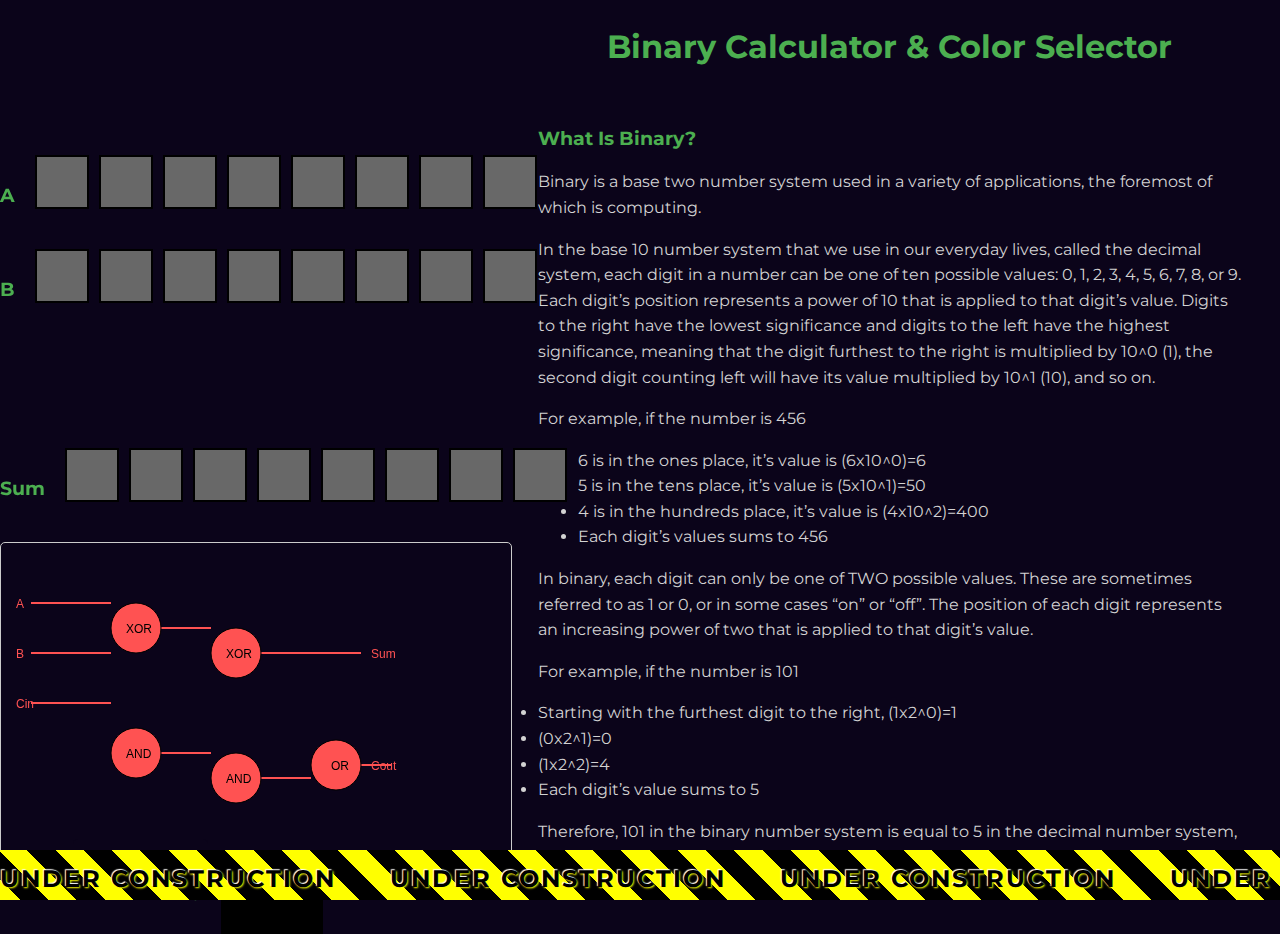
==== binary.html @ e35d0613 "improved single circuit" ====
<!DOCTYPE html>
<html lang="en">
<head>
    <meta charset="UTF-8">
    <meta name="viewport" content="width=device-width, initial-scale=1.0">
    <title>8-bit Binary Calculator</title>
    <link rel="preconnect" href="https://fonts.googleapis.com">
    <link rel="preconnect" href="https://fonts.gstatic.com" crossorigin>
    <link href="https://fonts.googleapis.com/css2?family=Montserrat:ital,wght@0,100..900;1,100..900&display=swap" rel="stylesheet">
    <link rel="stylesheet" href="css/binary.css">
    <link rel="stylesheet" href="construction.css">
    <link rel="stylesheet" href="flicker.css">
</head>
<body>
    <div class="page-container">
        <!-- Binary Calculator Section -->
        <div class="calculator-container">
            <div class="binary-calculator-container">
                <!-- Row A -->
                <div class="binary-row-container">
                    <h2>A</h2>
                    <div class="binary-row" id="row-a">
                        <div class="bit-container">
                            <div class="bit" id="a-bit-1"></div>
                            <div class="bit" id="a-bit-2"></div>
                            <div class="bit" id="a-bit-3"></div>
                            <div class="bit" id="a-bit-4"></div>
                            <div class="bit" id="a-bit-5"></div>
                            <div class="bit" id="a-bit-6"></div>
                            <div class="bit" id="a-bit-7"></div>
                            <div class="bit" id="a-bit-8"></div>
                        </div>
                    </div>
                </div>
    
                <!-- Row B -->
                <div class="binary-row-container">
                    <h2>B</h2>
                    <div class="binary-row" id="row-b">
                        <div class="bit-container">
                            <div class="bit" id="b-bit-1"></div>
                            <div class="bit" id="b-bit-2"></div>
                            <div class="bit" id="b-bit-3"></div>
                            <div class="bit" id="b-bit-4"></div>
                            <div class="bit" id="b-bit-5"></div>
                            <div class="bit" id="b-bit-6"></div>
                            <div class="bit" id="b-bit-7"></div>
                            <div class="bit" id="b-bit-8"></div>
                        </div>
                    </div>
                </div>
    
                <!-- Result Row (Sum) -->
                <div class="binary-row-container-3">
                    <h2>Sum</h2>
                    <div class="binary-row" id="row-result">
                        <div class="bit-container">
                            <div class="bit" id="sum-bit-1"></div>
                            <div class="bit" id="sum-bit-2"></div>
                            <div class="bit" id="sum-bit-3"></div>
                            <div class="bit" id="sum-bit-4"></div>
                            <div class="bit" id="sum-bit-5"></div>
                            <div class="bit" id="sum-bit-6"></div>
                            <div class="bit" id="sum-bit-7"></div>
                            <div class="bit" id="sum-bit-8"></div>
                        </div>
                    </div>
                </div>
                <div id="full-adder-container"></div>
    
                <!-- Decimal Output -->
                <div id="sum-decimal-output">
                    <span id="decimal-sum">0</span>
                    <div id="color-display" style="width: 100px; height: 50px; background-color: #000; border: 1px solid #000;"></div>
                </div>
    
                <!-- Color Display -->
                
            </div>
            <nav class="nav-wrapper">
                <ul class="nav-menu">
                    <li class="nav-item">
                        <a href="index.html">Back to Home</a>
                    </li>
                </ul>
            </nav>
        </div>
    
        <!-- Documentation Section -->
        <div class="documentation-container">
            <h1>Binary Calculator & Color Selector</h1>
            <h2>What Is Binary?</h2> 
                <p>Binary is a base two number system used in a variety of applications, the foremost of which is computing.</p> 
                
                <p>In the base 10 number system that we use in our everyday lives, called the decimal system, each digit in a number can be one of ten possible values: 0, 1, 2, 3, 4, 5, 6, 7, 8,  or 9. Each digit’s position represents a power of 10 that is applied to that digit’s value. Digits to the right have the lowest significance and digits to the left have the highest significance, meaning that the digit furthest to the right is multiplied by 10^0 (1), the second digit counting left will have its value multiplied by 10^1 (10), and so on.</p> 
                
                <p>For example, if the number is 456</p>
                
                <ul>
                    <li>6 is in the ones place, it’s value is (6x10^0)=6</li>
                    <li>5 is in the tens place, it’s value is (5x10^1)=50</li>
                    <li>4 is in the hundreds place, it’s value is (4x10^2)=400</li>
                    <li>Each digit’s values sums to 456</li>
                </ul>
                
                <p>In binary, each digit can only be one of TWO possible values. These are sometimes referred to as 1 or 0, or in some cases “on” or “off”. The position of each digit represents an increasing power of two that is applied to that digit’s value.</p> 
                
                <p>For example, if the number is 101</p>

                <ul></ul>
                    <li>Starting with the furthest digit to the right, (1x2^0)=1</li>
                    <li>(0x2^1)=0</li>
                    <li>(1x2^2)=4</li>
                    <li>Each digit’s value sums to 5</li>
                </ul>
                
                <p>Therefore, 101 in the binary number system is equal to 5 in the decimal number system, or five.</p>
            <p>More content here...</p>
            <p>More</p>
            <p>Also More</p>
            <p>Even More</p>
            <p>When will it end</p>
            <p>I need to scroll down</p>
            <p>Can I please scroll more</p>
            <p>I need to test the scrolling</p>
            <p>please just a crumb</p>
            <p>please let me scroll</p>
            <!-- Add more documentation content as needed -->
        </div>
        <div class="ticker-container">
            <div class="ticker caution-tape">
              <span>Under Construction</span> &nbsp;&nbsp;&nbsp;&nbsp; 
              <span>Under Construction</span> &nbsp;&nbsp;&nbsp;&nbsp; 
              <span>Under Construction</span> &nbsp;&nbsp;&nbsp;&nbsp; 
              <span>Under Construction</span>
            </div>
        </div>
    </div>
    
    
    <script src="binary.js"></script>
    <script src="binary2.js"></script>
    <script src="flicker.js"></script>
</body>
</html>
---- css/binary.css ----
body {
    font-family: 'Montserrat', sans-serif;
    line-height: 1.6;
    margin: 0;
    padding: 0;
    background-color: #0b041a;
    color: #333;
}

header {
    background-color: #d3d3d3;
    color: #fff;
    text-align: center;
    padding: 1rem;
}

.nav-wrapper {
    margin-top: 20px;
    margin-left: 33px;
    position: absolute;
    bottom: 33px;
}

.nav-menu {
    list-style: none;
}

.nav-item a {
    color: #a4c8e1;
    text-decoration: none;
    padding: 10px;
    display: block;
    background-color: #0b041a;
    border-radius: 5px;
    transition: background-color 0.3s;
}

.nav-item a:hover {
    background-color: #1e0b3d;
}

main {
    padding: 2rem;
}

section {
    margin-bottom: 2rem;
}

footer {
    background-color: #d3d3d3;
    color: #d3d3d3;
    text-align: center;
    padding: 1rem;
    position: fixed;
    bottom: 0;
    width: 100%;
}

.calculator-container {
    width: 40%; /* Take 40% of the page width */
    position: relative; /* Position relative for sticky effect */
    margin-top: 55px;
}

h1 {
    margin-bottom: 50px;
    color: #4CAF50;
    display: flex;
    justify-content: center;
}

.binary-row {
    margin-bottom: 20px;
    display: flex;
    align-items: center;
    justify-content: center;
}

.binary-row-3 {
    margin-bottom: 20px;
    display: flex;
    align-items: center;
    justify-content: center;
    margin-right: 15px;
    margin-top: 111px;
}

h2 {
    margin-bottom: 10px;
    font-size: 1.2em;
    color: #4CAF50;
}

.bit-container {
    display: flex;
    justify-content: center;
    gap: 10px;
}

.bit {
    width: 50px;
    height: 50px;
    background-color: #686868;
    border: 2px solid #000000;
    cursor: pointer;
    transition: background-color 0.7s;
}

.binary-row h2 {
    margin-right: 20px;
}

.binary-row-3 h2 {
    margin-right: 10px;
}

.bit.active {
    background-color: #4CAF50;
    border-color: #000000;
}

#sum-decimal-output {
    margin-top: 10px;
    font-weight: bold;
    color: #4CAF50;
    display: flex;
    justify-content: center;
}

#color-display {
    display: flex;
    justify-content: center;
}

.binary-calculator-container {
    position: sticky;
    top: 20px;
    margin-top: 100px;
}

.binary-row-container {
    display: flex;
    align-items: center;
    margin-bottom: 20px;
    margin-right: 120px;
}

/* Ensure all labels have the same fixed width to prevent misalignment */
.binary-row-container h2 {
    margin-right: 20px; /* Space between the label and the bit row */
    width: 120px; /* Fixed width for all labels */
    text-align: right; /* Align text to the right */
}

/* Each row should have the label aligned left and the bits aligned center */
.binary-row-container-3 {
    display: flex;
    align-items: center;
    margin-bottom: 20px;
    margin-right: 120px;
    margin-top: 125px;
}

/* Ensure all labels have the same fixed width to prevent misalignment */
.binary-row-container-3 h2 {
    margin-right: 20px; /* Space between the label and the bit row */
    width: 120px; /* Fixed width for all labels */
    text-align: right; /* Align text to the right */
}

.shout {
    margin-left: 30px;
    margin-top: 33px;
}

p {
    color: #d3d3d3;
}

li {
    color: #d3d3d3;
}

.page-container {
    display: flex;
    flex-wrap: wrap;
    width: 100%;
    margin: 0 auto;
    justify-content: space-between; /* Space between the two sections */
}

.documentation-container {
    width: 55%; /* Take 55% of the page width */
    padding-left: 20px;
    margin-right: 3%;
    max-height: 100vh;
    overflow-y: auto;
}

#decimal-sum {
    margin-right: 20px;
}

.full-adder {
    margin-top: 20px;
    border: 1px solid #ccc;
    padding: 10px;
    border-radius: 5px;
}
---- construction.css ----
.ticker-container {
    position: fixed;
    bottom: 0;
    width: 100%;
    height: 50px;
    overflow: hidden;
    z-index: 9999;
  }

  .ticker {
    display: inline-block;
    white-space: nowrap;
    animation: scroll 14s linear infinite, blink 2.5s ease-in-out infinite;
    font-size: 24px;
    font-weight: bold;
    text-transform: uppercase;
  }

  /* Keyframe animation to scroll the ticker */
  @keyframes scroll {
    0% {
      transform: translateX(150%);
    }
    100% {
      transform: translateX(-100%);
    }
  }

  @keyframes blink {
    0%, 100% { opacity: 1; }
    50% { opacity: 0; }
  }

  .caution-tape {
    background: repeating-linear-gradient(
      45deg,
      yellow,
      yellow 20px,
      black 20px,
      black 40px
    );
    padding: 10px 0;
    color: rgb(0, 0, 0);
    letter-spacing: 2px;
    background-size: 100% 100%;
  }

  /* Text shadow for better readability on both yellow and black */
  .caution-tape span {
    text-shadow: 
      -1px -1px 1px rgb(255, 255, 255),   /* Shadow to create contrast on yellow */
      1px 1px 2px yellow;    /* Glow effect to stand out on black */
  }
---- flicker.css ----
@keyframes flicker-in {
    0% { opacity: 1; }
    20% { opacity: 0; }
    21% { opacity: 1; }
    23% { opacity: 0; }
    25% { opacity: 1; }
    30% { opacity: 0; }
    50% { opacity: 1; }
    52% { opacity: 0; }
    54% { opacity: 1; }
    56% { opacity: 0; }
    58% { opacity: 1; }
    80% { opacity: 1; }
    100% { opacity: 1; }
}

@keyframes flicker-out {
    0% { opacity: 1; }
    20% { opacity: 0; }
    21% { opacity: 1; }
    23% { opacity: 0; }
    25% { opacity: 1; }
    30% { opacity: 0; }
    50% { opacity: 1; }
    52% { opacity: 0; }
    54% { opacity: 1; }
    56% { opacity: 0; }
    58% { opacity: 1; }
    80% { opacity: 1; }
    100% { opacity: 0; }
}

.page-transition-out {
    animation: flicker-out 1s forwards;
}

.page-transition-in {
    animation: flicker-in 1s forwards;
}

/* This will hide the page content at first to trigger the flicker-in effect */
body.hidden {
    opacity: 0;
}

/* Ensure the body takes up the full viewport height */
body {
    min-height: 100vh;
    margin: 0;
    padding: 0;
}
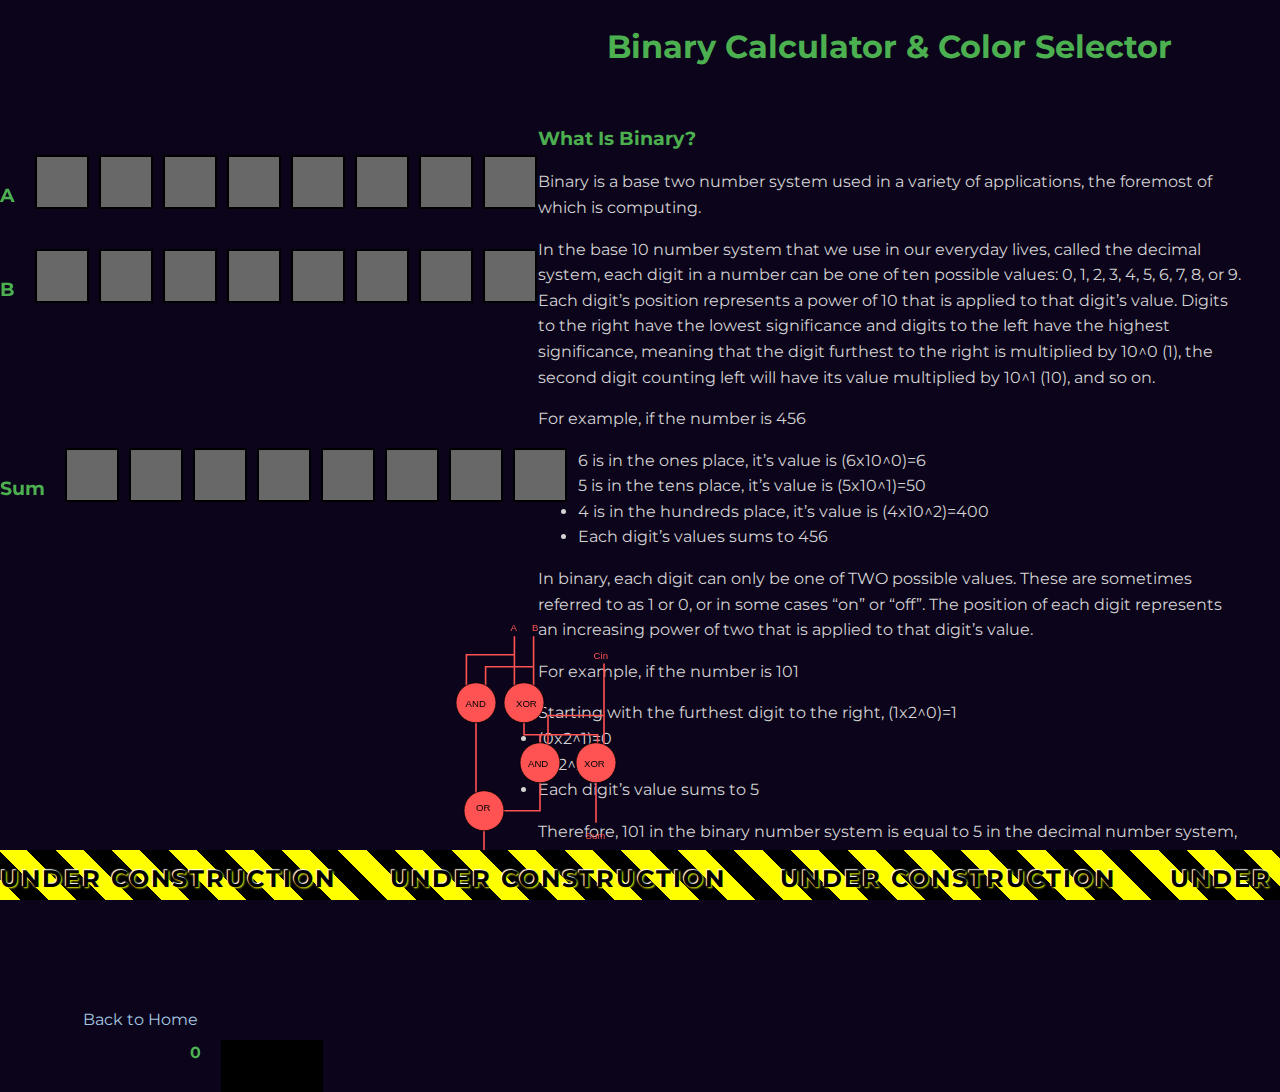
==== commit da97967a: "changing layout" ====
--- a/binary.html
+++ b/binary.html
@@ -66,7 +66,33 @@
                         </div>
                     </div>
                 </div>
-                <div id="full-adder-container"></div>
+                <div class="bit-circuit-container">
+                    <div class="bit-circuit" id="bit-circuit-1">
+                        <!-- Your first SVG circuit here -->
+                    </div>
+                    <div class="bit-circuit" id="bit-circuit-2">
+                        <!-- Your second SVG circuit here -->
+                    </div>
+                    <div class="bit-circuit" id="bit-circuit-3">
+                        <!-- Your third SVG circuit here -->
+                    </div>
+                    <div class="bit-circuit" id="bit-circuit-4">
+                        <!-- Your fourth SVG circuit here -->
+                    </div>
+                    <div class="bit-circuit" id="bit-circuit-5">
+                        <!-- Your fifth SVG circuit here -->
+                    </div>
+                    <div class="bit-circuit" id="bit-circuit-6">
+                        <!-- Your sixth SVG circuit here -->
+                    </div>
+                    <div class="bit-circuit" id="bit-circuit-7">
+                        <!-- Your seventh SVG circuit here -->
+                    </div>
+                    <div class="bit-circuit" id="bit-circuit-8">
+                        <!-- Your eighth SVG circuit here -->
+                    </div>
+                </div>
+                
     
                 <!-- Decimal Output -->
                 <div id="sum-decimal-output">
--- a/css/binary.css
+++ b/css/binary.css
@@ -204,7 +204,21 @@
 
 .full-adder {
     margin-top: 20px;
-    border: 1px solid #ccc;
+    margin-bottom: 20px;
     padding: 10px;
     border-radius: 5px;
-}+}
+
+.bit-circuit-container {
+    display: flex; /* Aligns the bit circuits horizontally */
+    justify-content: space-between; /* Space them out evenly */
+    padding: 10px;
+    gap: 10px; /* Space between each circuit */
+}
+
+.bit-circuit {
+    flex: 1; /* Allows each circuit to scale according to available space */
+    transform: scale(0.8); /* Shrinks the circuit to 80% of its original size */
+    /* Adjust size as needed */
+    max-width: 100px; /* Optional: limit the width */
+}
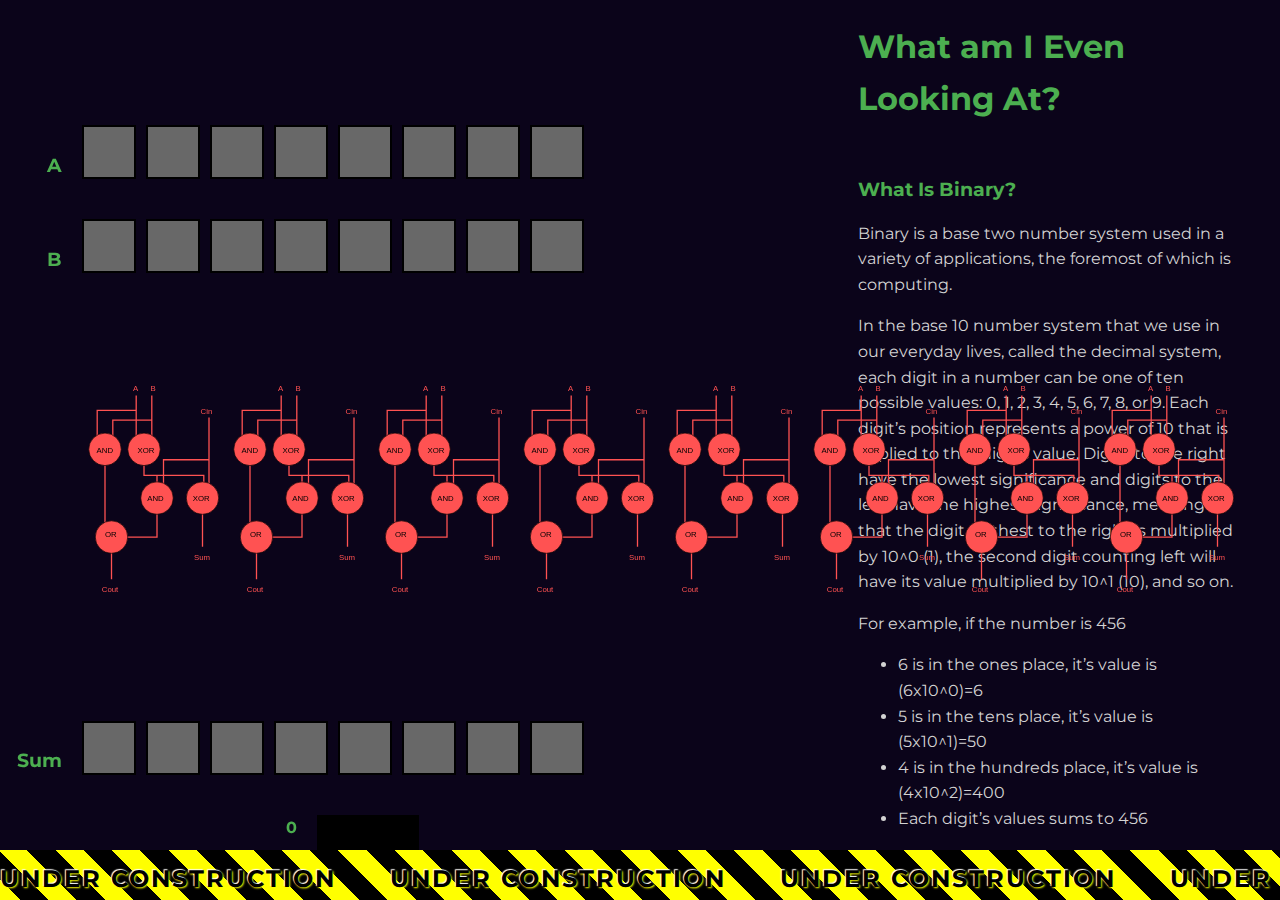
==== commit 53be997d: "tuning spacing" ====
--- a/binary.html
+++ b/binary.html
@@ -50,22 +50,7 @@
                     </div>
                 </div>
     
-                <!-- Result Row (Sum) -->
-                <div class="binary-row-container-3">
-                    <h2>Sum</h2>
-                    <div class="binary-row" id="row-result">
-                        <div class="bit-container">
-                            <div class="bit" id="sum-bit-1"></div>
-                            <div class="bit" id="sum-bit-2"></div>
-                            <div class="bit" id="sum-bit-3"></div>
-                            <div class="bit" id="sum-bit-4"></div>
-                            <div class="bit" id="sum-bit-5"></div>
-                            <div class="bit" id="sum-bit-6"></div>
-                            <div class="bit" id="sum-bit-7"></div>
-                            <div class="bit" id="sum-bit-8"></div>
-                        </div>
-                    </div>
-                </div>
+
                 <div class="bit-circuit-container">
                     <div class="bit-circuit" id="bit-circuit-1">
                         <!-- Your first SVG circuit here -->
@@ -93,6 +78,22 @@
                     </div>
                 </div>
                 
+                <!-- Result Row (Sum) -->
+                <div class="binary-row-container-3">
+                    <h2>Sum</h2>
+                    <div class="binary-row" id="row-result">
+                        <div class="bit-container">
+                            <div class="bit" id="sum-bit-1"></div>
+                            <div class="bit" id="sum-bit-2"></div>
+                            <div class="bit" id="sum-bit-3"></div>
+                            <div class="bit" id="sum-bit-4"></div>
+                            <div class="bit" id="sum-bit-5"></div>
+                            <div class="bit" id="sum-bit-6"></div>
+                            <div class="bit" id="sum-bit-7"></div>
+                            <div class="bit" id="sum-bit-8"></div>
+                        </div>
+                    </div>
+                </div>
     
                 <!-- Decimal Output -->
                 <div id="sum-decimal-output">
@@ -103,18 +104,11 @@
                 <!-- Color Display -->
                 
             </div>
-            <nav class="nav-wrapper">
-                <ul class="nav-menu">
-                    <li class="nav-item">
-                        <a href="index.html">Back to Home</a>
-                    </li>
-                </ul>
-            </nav>
         </div>
     
         <!-- Documentation Section -->
         <div class="documentation-container">
-            <h1>Binary Calculator & Color Selector</h1>
+            <h1>What am I Even Looking At?</h1>
             <h2>What Is Binary?</h2> 
                 <p>Binary is a base two number system used in a variety of applications, the foremost of which is computing.</p> 
                 
@@ -151,6 +145,13 @@
             <p>I need to test the scrolling</p>
             <p>please just a crumb</p>
             <p>please let me scroll</p>
+            <nav class="nav-wrapper">
+                <ul class="nav-menu">
+                    <li class="nav-item">
+                        <a href="index.html">Back to Home</a>
+                    </li>
+                </ul>
+            </nav>
             <!-- Add more documentation content as needed -->
         </div>
         <div class="ticker-container">
--- a/css/binary.css
+++ b/css/binary.css
@@ -17,8 +17,6 @@
 .nav-wrapper {
     margin-top: 20px;
     margin-left: 33px;
-    position: absolute;
-    bottom: 33px;
 }
 
 .nav-menu {
@@ -58,9 +56,9 @@
 }
 
 .calculator-container {
-    width: 40%; /* Take 40% of the page width */
+    width: 55%; /* Take 40% of the page width */
     position: relative; /* Position relative for sticky effect */
-    margin-top: 55px;
+    margin-top: 25px;
 }
 
 h1 {
@@ -159,7 +157,6 @@
     align-items: center;
     margin-bottom: 20px;
     margin-right: 120px;
-    margin-top: 125px;
 }
 
 /* Ensure all labels have the same fixed width to prevent misalignment */
@@ -191,7 +188,7 @@
 }
 
 .documentation-container {
-    width: 55%; /* Take 55% of the page width */
+    width: 30%; /* Take 55% of the page width */
     padding-left: 20px;
     margin-right: 3%;
     max-height: 100vh;
@@ -202,23 +199,15 @@
     margin-right: 20px;
 }
 
-.full-adder {
-    margin-top: 20px;
-    margin-bottom: 20px;
-    padding: 10px;
-    border-radius: 5px;
-}
-
 .bit-circuit-container {
     display: flex; /* Aligns the bit circuits horizontally */
     justify-content: space-between; /* Space them out evenly */
-    padding: 10px;
-    gap: 10px; /* Space between each circuit */
+    gap: 65px; /* Space between each circuit */
 }
 
 .bit-circuit {
     flex: 1; /* Allows each circuit to scale according to available space */
-    transform: scale(0.8); /* Shrinks the circuit to 80% of its original size */
+    transform: scale(0.65); /* Shrinks the circuit to 80% of its original size */
     /* Adjust size as needed */
-    max-width: 100px; /* Optional: limit the width */
-}
+    max-width: 80px; /* Optional: limit the width */
+}
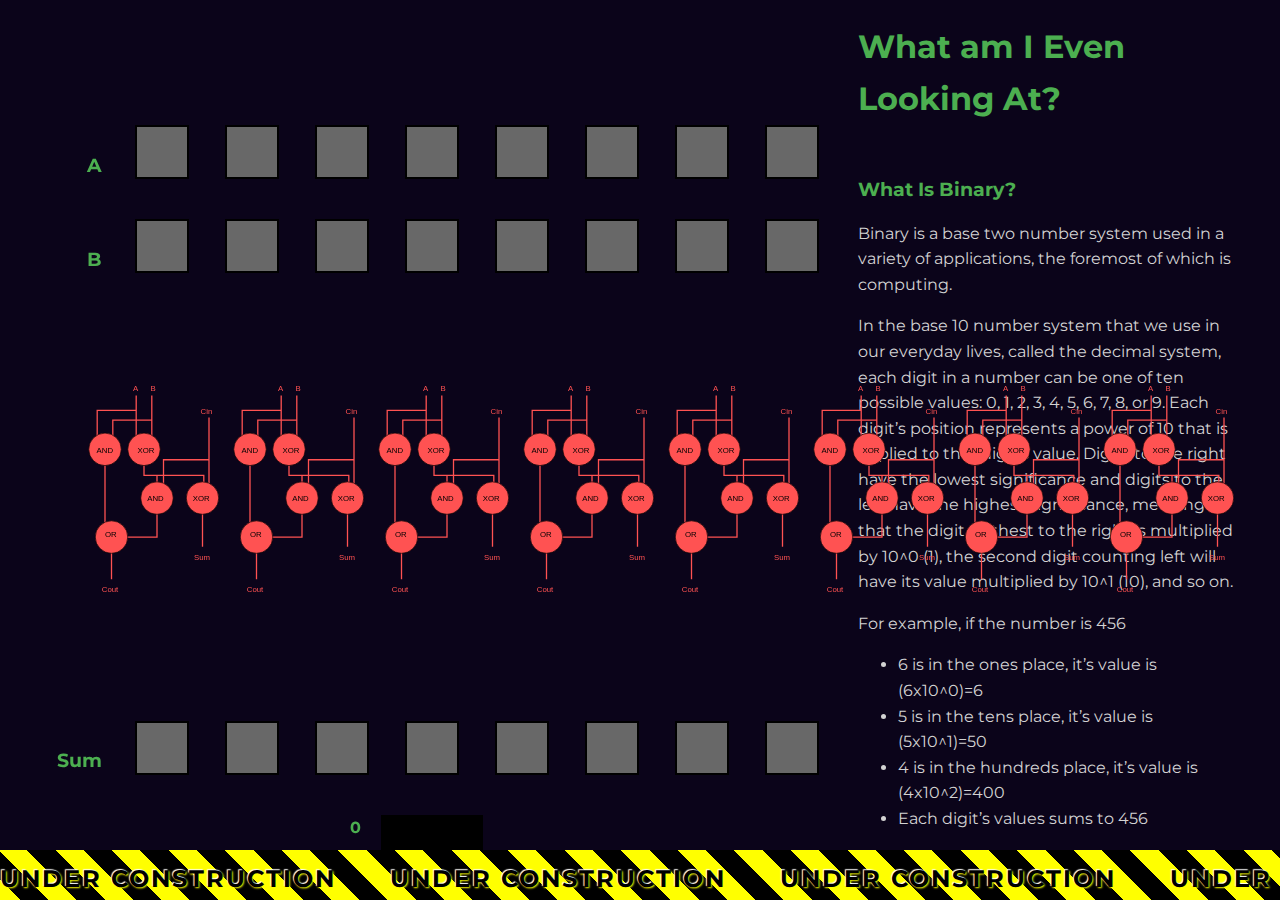
==== commit 9a2e3753: "small styling adjustments" ====
--- a/binary.html
+++ b/binary.html
@@ -3,7 +3,8 @@
 <head>
     <meta charset="UTF-8">
     <meta name="viewport" content="width=device-width, initial-scale=1.0">
-    <title>8-bit Binary Calculator</title>
+    <link rel="icon" type="image/x-icon" href="RoseGlitchGreen.png">
+    <title>Binary, Logic Gates, and You</title>
     <link rel="preconnect" href="https://fonts.googleapis.com">
     <link rel="preconnect" href="https://fonts.gstatic.com" crossorigin>
     <link href="https://fonts.googleapis.com/css2?family=Montserrat:ital,wght@0,100..900;1,100..900&display=swap" rel="stylesheet">
--- a/css/binary.css
+++ b/css/binary.css
@@ -56,7 +56,7 @@
 }
 
 .calculator-container {
-    width: 55%; /* Take 40% of the page width */
+    width: 65%; /* Take 40% of the page width */
     position: relative; /* Position relative for sticky effect */
     margin-top: 25px;
 }
@@ -73,6 +73,7 @@
     display: flex;
     align-items: center;
     justify-content: center;
+    width: 100%;
 }
 
 .binary-row-3 {
@@ -92,8 +93,9 @@
 
 .bit-container {
     display: flex;
-    justify-content: center;
+    justify-content: space-around;
     gap: 10px;
+    width: 100%;
 }
 
 .bit {
@@ -140,6 +142,7 @@
 .binary-row-container {
     display: flex;
     align-items: center;
+    width: 100%;
     margin-bottom: 20px;
     margin-right: 120px;
 }
@@ -155,6 +158,7 @@
 .binary-row-container-3 {
     display: flex;
     align-items: center;
+    width: 100%;
     margin-bottom: 20px;
     margin-right: 120px;
 }
@@ -203,6 +207,7 @@
     display: flex; /* Aligns the bit circuits horizontally */
     justify-content: space-between; /* Space them out evenly */
     gap: 65px; /* Space between each circuit */
+    width: 65%;
 }
 
 .bit-circuit {
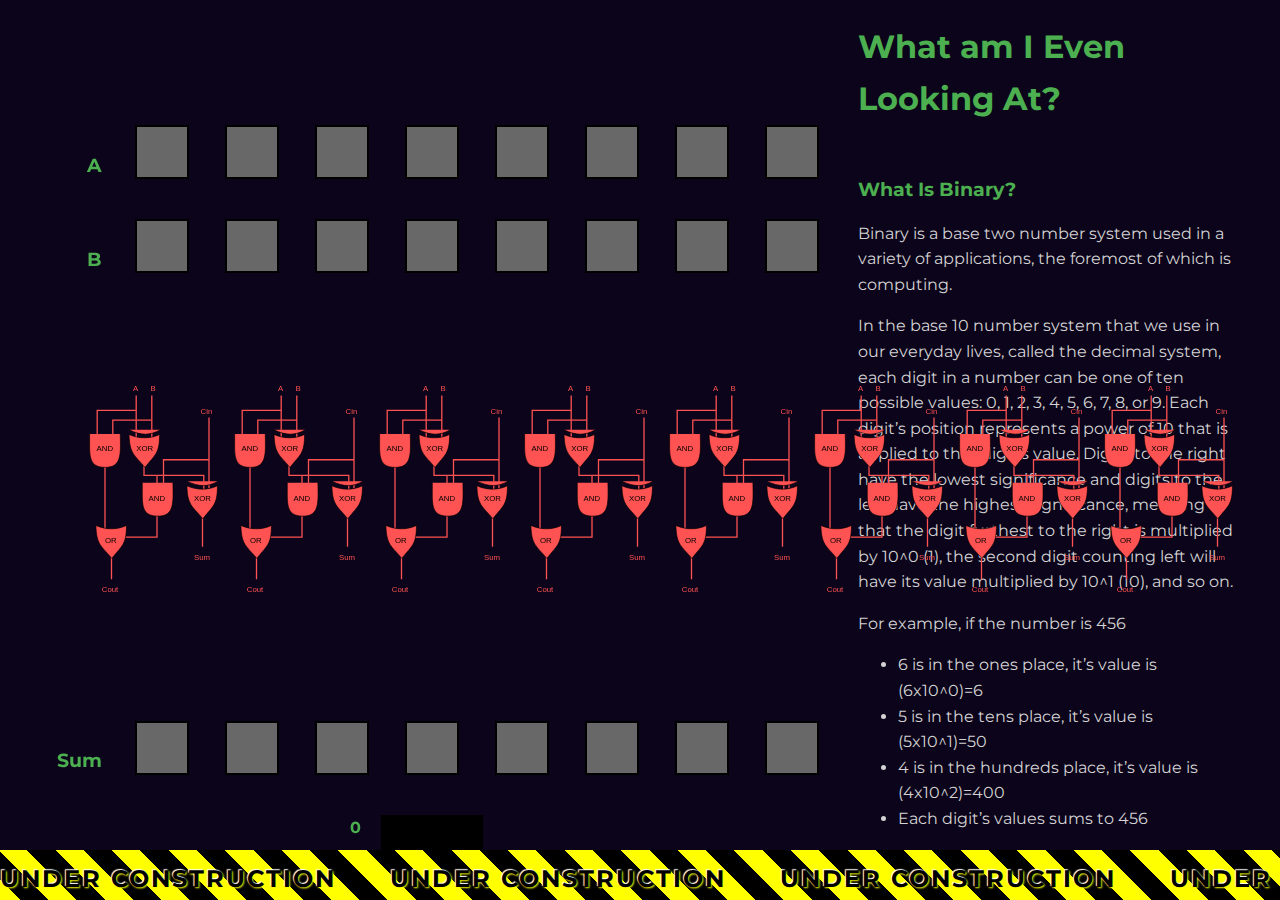
==== commit ca923f7f: "building interactive documentation" ====
--- a/binary.html
+++ b/binary.html
@@ -143,6 +143,31 @@
             <p>When will it end</p>
             <p>I need to scroll down</p>
             <p>Can I please scroll more</p>
+            <div class="and-gate-container">
+                <svg width="100%" height="100%" viewBox="0 0 300 200">
+                    <!-- Wires -->
+                    <path d="M 50 50 H 100 M 50 150 H 100 M 200 100 H 250" stroke="black" stroke-width="2" />
+                    
+                    <!-- AND Gate Symbol -->
+                    <path d="M 100 25 V 175 Q 150 175 150 100 Q 150 25 100 25" fill="none" stroke="black" stroke-width="2" />
+                    
+                    <!-- Transistors -->
+                    <rect id="transistorA" x="90" y="40" width="20" height="20" fill="red" class="transistor" />
+                    <rect id="transistorB" x="90" y="140" width="20" height="20" fill="red" class="transistor" />
+                    
+                    <!-- Output -->
+                    <circle id="output" cx="250" cy="100" r="10" fill="red" />
+                    
+                    <!-- Input circles -->
+                    <circle id="inputA" cx="50" cy="50" r="10" fill="lightgray" stroke="black" stroke-width="2" style="cursor: pointer;" />
+                    <circle id="inputB" cx="50" cy="150" r="10" fill="lightgray" stroke="black" stroke-width="2" style="cursor: pointer;" />
+                    
+                    <!-- Labels -->
+                    <text x="30" y="55" class="input-text">A</text>
+                    <text x="30" y="155" class="input-text">B</text>
+                    <text x="270" y="105" class="output-text">Out</text>
+                </svg>
+            </div>
             <p>I need to test the scrolling</p>
             <p>please just a crumb</p>
             <p>please let me scroll</p>
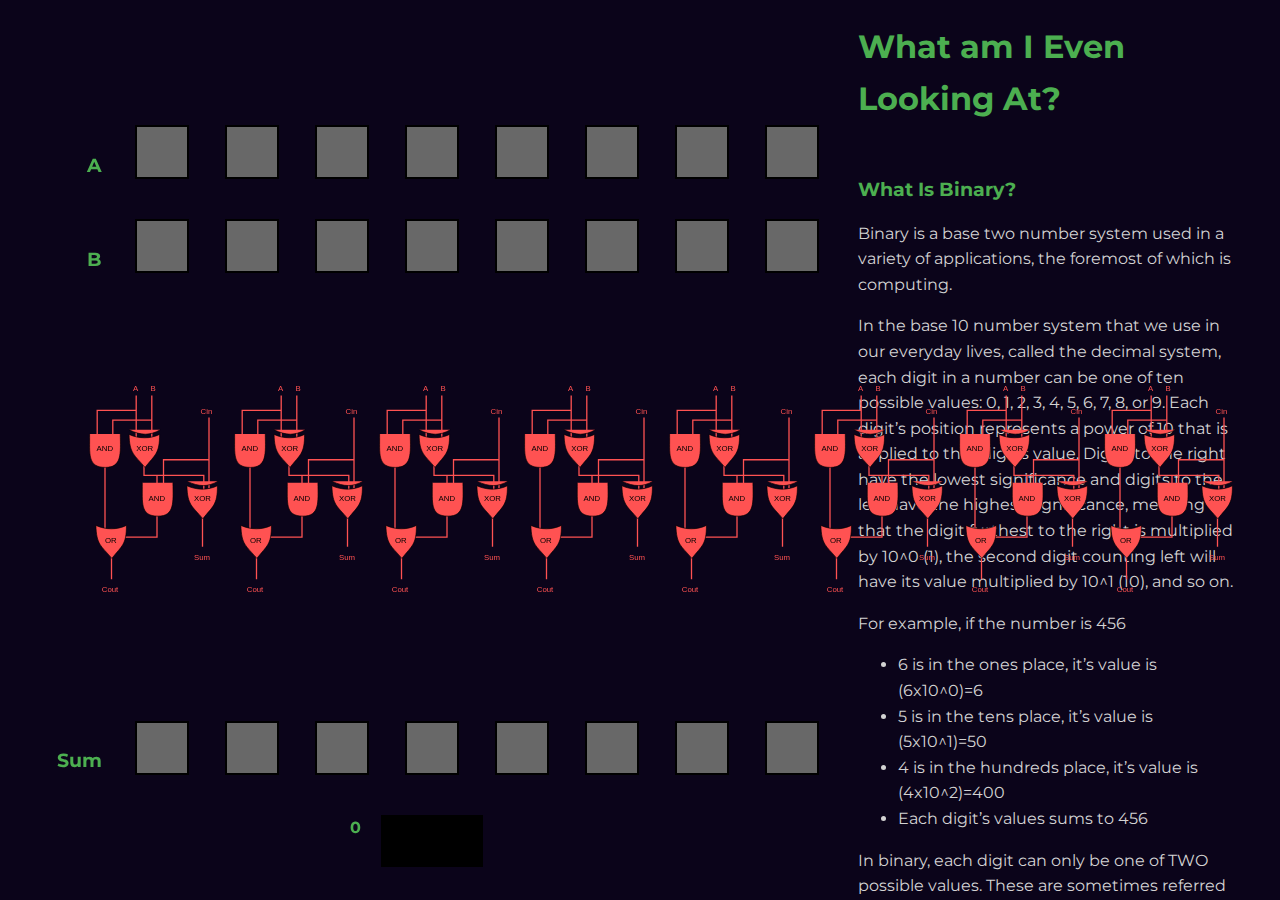
==== commit 93396377: "not working transistor gate" ====
--- a/binary.html
+++ b/binary.html
@@ -9,7 +9,6 @@
     <link rel="preconnect" href="https://fonts.gstatic.com" crossorigin>
     <link href="https://fonts.googleapis.com/css2?family=Montserrat:ital,wght@0,100..900;1,100..900&display=swap" rel="stylesheet">
     <link rel="stylesheet" href="css/binary.css">
-    <link rel="stylesheet" href="construction.css">
     <link rel="stylesheet" href="flicker.css">
 </head>
 <body>
@@ -143,7 +142,7 @@
             <p>When will it end</p>
             <p>I need to scroll down</p>
             <p>Can I please scroll more</p>
-            <div class="and-gate-container">
+            <div class="and-gate-container" id="and-gate-container">
                 <svg width="100%" height="100%" viewBox="0 0 300 200">
                     <!-- Wires -->
                     <path d="M 50 50 H 100 M 50 150 H 100 M 200 100 H 250" stroke="black" stroke-width="2" />
@@ -180,19 +179,9 @@
             </nav>
             <!-- Add more documentation content as needed -->
         </div>
-        <div class="ticker-container">
-            <div class="ticker caution-tape">
-              <span>Under Construction</span> &nbsp;&nbsp;&nbsp;&nbsp; 
-              <span>Under Construction</span> &nbsp;&nbsp;&nbsp;&nbsp; 
-              <span>Under Construction</span> &nbsp;&nbsp;&nbsp;&nbsp; 
-              <span>Under Construction</span>
-            </div>
-        </div>
     </div>
     
-    
     <script src="binary.js"></script>
-    <script src="binary2.js"></script>
     <script src="flicker.js"></script>
 </body>
 </html>--- a/css/binary.css
+++ b/css/binary.css
@@ -216,3 +216,18 @@
     /* Adjust size as needed */
     max-width: 80px; /* Optional: limit the width */
 }
+
+.and-gate-container {
+    width: 300px;
+    height: 200px;
+    border: 1px solid #ccc;
+    margin: 20px;
+    padding: 10px;
+}
+.transistor {
+    transition: transform 0.3s ease-in-out;
+}
+.input-text, .output-text {
+    font-family: Arial, sans-serif;
+    font-size: 14px;
+}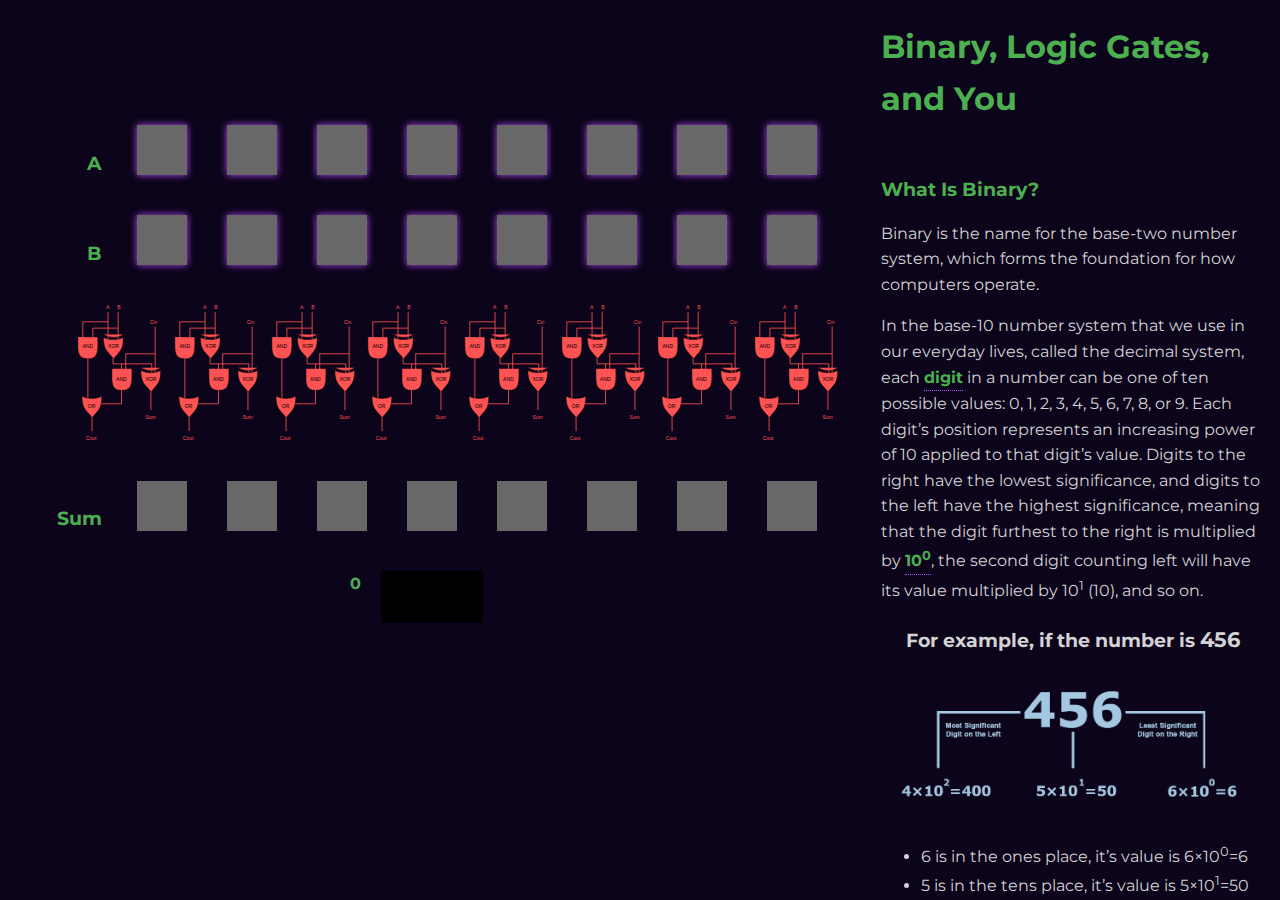
==== commit a0af94f5: "penultimate binary" ====
--- a/binary.html
+++ b/binary.html
@@ -108,68 +108,442 @@
     
         <!-- Documentation Section -->
         <div class="documentation-container">
-            <h1>What am I Even Looking At?</h1>
+            <h1>Binary, Logic Gates, and You</h1>
             <h2>What Is Binary?</h2> 
-                <p>Binary is a base two number system used in a variety of applications, the foremost of which is computing.</p> 
-                
-                <p>In the base 10 number system that we use in our everyday lives, called the decimal system, each digit in a number can be one of ten possible values: 0, 1, 2, 3, 4, 5, 6, 7, 8,  or 9. Each digit’s position represents a power of 10 that is applied to that digit’s value. Digits to the right have the lowest significance and digits to the left have the highest significance, meaning that the digit furthest to the right is multiplied by 10^0 (1), the second digit counting left will have its value multiplied by 10^1 (10), and so on.</p> 
-                
-                <p>For example, if the number is 456</p>
-                
+                <p>Binary is the name for the base-two number system, which forms the foundation for how computers operate.</p> 
+                
+                <p>In the base-10 number system that we use in our everyday lives, called the decimal system, each <span class="tooltip" id="tooltip">digit<span class="tooltiptext" id="tooltiptext">A digit is a single numerical symbol, numbers are made up of one or more digits</span></span> in a number can be one of ten possible values: 0, 1, 2, 3, 4, 5, 6, 7, 8, or 9. Each digit’s position represents an increasing power of 10 applied to that digit’s value. Digits to the right have the lowest significance, and digits to the left have the highest significance, meaning that the digit furthest to the right is multiplied by <span class="tooltip" id="tooltip">10<sup>0</sup><span class="tooltiptext" id="tooltiptext">Any number to the power of 0 will equal 1 since X<sup>Y</sup>/X<sup>Y</sup> = X<sup>(Y-Y)</sup> and  X<sup>Y</sup>/X<sup>Y</sup>=1 so X<sup>0</sup> will always be 1</span></span>, the second digit counting left will have its value multiplied by 10<sup>1</sup> (10), and so on. </p> 
+                
+                <p class="example">For example, if the number is <span class="number">456</span></p>
+                <img src="decimalsystem.png" alt="an example of a decimal number" class="decimal-image">
                 <ul>
-                    <li>6 is in the ones place, it’s value is (6x10^0)=6</li>
-                    <li>5 is in the tens place, it’s value is (5x10^1)=50</li>
-                    <li>4 is in the hundreds place, it’s value is (4x10^2)=400</li>
-                    <li>Each digit’s values sums to 456</li>
+                    <li>6 is in the ones place, it’s value is 6<span>&#215;</span>10<sup>0</sup>=6</li>
+                    <li>5 is in the tens place, it’s value is 5<span>&#215;</span>10<sup>1</sup>=50</li>
+                    <li>4 is in the hundreds place, it’s value is 4<span>&#215;</span>10<sup>2</sup>=400</li>
+                    <li>Adding these values gives us <span class="number">456</span></li>
                 </ul>
                 
-                <p>In binary, each digit can only be one of TWO possible values. These are sometimes referred to as 1 or 0, or in some cases “on” or “off”. The position of each digit represents an increasing power of two that is applied to that digit’s value.</p> 
-                
-                <p>For example, if the number is 101</p>
-
-                <ul></ul>
-                    <li>Starting with the furthest digit to the right, (1x2^0)=1</li>
-                    <li>(0x2^1)=0</li>
-                    <li>(1x2^2)=4</li>
-                    <li>Each digit’s value sums to 5</li>
+                <p>In binary, each digit can only be one of <span style="font-weight: bold;">TWO</span> possible values: 1 or 0. The position of each digit represents an increasing power of <span style="font-weight: bold;">TWO</span> applied to that digit’s value. </p> 
+                
+                <p class="example">For example, if we take the binary number <span class="number">101</span></p>
+                <img src="binaryexample.png" alt="an example of a decimal number" class="decimal-image">
+
+                <ul>
+                    <li>Starting with the furthest digit to the right, 1<span>&#215;</span>2<sup>0</sup>=1</li>
+                    <li>0<span>&#215;</span>2<sup>1</sup>=0</li>
+                    <li>1<span>&#215;</span>2<sup>2</sup>=4</li>
+                    <li>Adding these values gives us <span class="number">5</span></li>
                 </ul>
                 
-                <p>Therefore, 101 in the binary number system is equal to 5 in the decimal number system, or five.</p>
-            <p>More content here...</p>
-            <p>More</p>
-            <p>Also More</p>
-            <p>Even More</p>
-            <p>When will it end</p>
-            <p>I need to scroll down</p>
-            <p>Can I please scroll more</p>
+                
+            <p class="example">101 in the binary number system is equal to 5 in the decimal number system, or "five"</p>
+            <h2>Why Do Computers Use Binary?</h2>
+            <p>Computers operate using electrical signals. These signals are controlled by small semiconductor devices called transistors. Transistors act like very tiny switches, meaning they have two possible states. A transistor can either allow or block the flow of an electrical signal, much like how a light switch can either allow electricity to flow to a light socket or block it from reaching the bulb.</p>
+            <p>While there are many different types of transistors, the ones generally used in processors are called <span class="tooltip" id="tooltip">MOSFETs<span class="tooltiptext" id="tooltiptext">Metal-Oxide-Semiconductor Field-Effect Transistor</span></span>. These transistors have three main parts: the source, the gate, and the drain. The source has an electrical signal that is always being sent to the transistor, it is where <span class="tooltip" id="tooltip">electrical current<span class="tooltiptext" id="tooltiptext">Note that when dealing with electronics and binary that terms like current (flow of electrons), voltage (electrical pressure), and signal (information carried by electrical charge) can all be used to describe the electrons moving through the system. All of these are treated as either "on" (1) or "off" (0) when dealing with binary systems.</span></span> enters the transistor.</p>
+            <div class="big-container" id="big-container">
+                <svg width="100%" height="100%" viewBox="0 0 330 250">
+                    
+                    <!-- Main Line -->
+                    <path d="M50 150h200" fill="none" stroke="#a4c8e1" stroke-width="3" />
+                    
+                    <!-- Transistors -->
+                    
+                    <rect id="medium" x="100" y="125" width="100" height="50"  fill="#FF5252" class="transistor" />
+                    <path id="medium_charge" d="M100 125h100" stroke="#a4c8e1" stroke-width="3" class="transistor" />
+                    <line x1="150" y1="75" x2="150" y2="125" stroke-width="3" stroke="#a4c8e1"/>
+                    <!-- Output -->
+                    <circle id="output1" cx="260" cy="150" r="15" fill="#FF5252" />
+                    <circle cx="40" cy="150" r="15" fill="#4CAF50" />
+                    
+                    <!-- Input circles -->
+                    <circle id="inputG" class="inputG" cx="150" cy="75" r="20" fill="#FF5252" style="cursor: pointer;" />
+                    
+                    <!-- Labels -->
+                    <text x="125" y="45" class="input-text">GATE</text>
+                    <text x="0" y="0" class="model-text">Basic Model of a MOSFET</text>
+                    <text x="0" y="185" class="input-text">SOURCE</text>
+                    <text x="233" y="185" class="output-text">DRAIN</text>
+                </svg>
+            </div>
+            <p>The gate is the control mechanism that determines the behavior of the transistor. Whether the gate has voltage being applied (“on” state) or not (“off” state) determines whether electrical current can flow from the source to the drain.  The drain is effectively the output of the MOSFET, or where the current exits, and will turn on or off based on the gate’s state.</p>
+            <p>By clicking on the gate in the MOSFET diagram above, you can see how the state of the transistor changes, allowing the current from the source to flow to the drain. The source is always green, or “on,” since it is where current enters the transistor. The gate and drain change between green for “on” and red for “off” as you toggle the gate between states by clicking it.</p>
+            <p>These “on” and “off” states of transistors are used to represent bits. A bit is equivalent to a single binary digit, but instead of 1s and 0s, we use electrical signals from transistors that are either “on” or “off.” By using these bits, we can store and process digital information using the binary number system.</p>
+            <h2>Aside: Why 8 Bits in a Byte?</h2>
+            <p>There are many ways to store information using binary, but one of the simplest ways is to make an array. An array is effectively a numbered list where each element of the list is indexed by a number, allowing quick access and storage of the information. In this case, the numbers being used to store and access information are binary numbers.</p>
+            <p>For example, if you wanted to type out a document, the computer needs some way of knowing what each letter looks like. You can put each letter of a language into an array like this:</p>
+            <p class="array">[A, B, C, D, E, F, G, H, I, J,  K,  L,  M, N, O, P, Q, R, S, T, U, V, W, X, Y, Z]</p>
+            <p>In this array, there are 26 items. A is at index 0, while Z is at index 25.</p>
+            <p class="code">Index At Each Position of the Array</p>
+            <p class="array2">[0, 1, 2, 3, 4, 5, 6, 7, 8, 9, 10, 11, 12, 13, 14, 15, 16, 17, 18, 19, 20, 21, 22, 23, 24, 25]</p>
+            <p>So we could change a word like “the” to the numerical sequence “19,7,4” using this array. Or, using binary, we could say “10011,111,100” to describe the same locations in the array.</p>
+            <p>As you can see from this example, something towards the front of the array can be accessed with shorter numbers, such as A being at index 0 in both binary and decimal numbers, a single digit. But, as you move further into the array to a letter like “T,” the index number requires an increasing quantity of digits. As the 20th letter of the alphabet, T’s index in our array is 19, a two-digit number in decimal, but the same number in binary is already five digits, 10011. </p>
+            <p>This limitation was the primary reason for the decision to have eight <span class="tooltip" id="tooltip">bits<span class="tooltiptext" id="tooltiptext">a bit represent a single binary digit in digital computing, either a 1 or a 0</span></span> in a byte. If you want to use a computer for word processing, you’re going to need more than just one set of uppercase letters like we have in our array. You’re also going to need a second set of characters for all the lowercase letters, you’ll need numbers, punctuation, and other special characters. For this reason, 8 bits was decided as the size of 1 byte, as this could hold a large enough integer to store 256 characters, which was deemed sufficient for all the characters required for text editing and other tasks.</p>
+            <img src="binaryconversion2.png" alt="an example of a decimal number" class="decimal-image">
+            <p>This diagram shows the relationship between the position of each digit in a binary number and the value it has. You can also think of each box as a single bit, and all eight boxes together form a single byte of information. Each bit’s value when “on” is 2<sup>n</sup>, where n is that digit’s position in the number. The first digit, which is on the far right, has a position of 0, similar to how arrays start with index 0. So, as we discussed earlier, it has a value of one when turned on.</p>
+            <p>The furthest digit to the right has a value of 2<sup>7</sup>, or 128. With all of the bits on, we have a total value of 255. With them all turned off, we can also count 0 as one of our numbers, so with an 8-bit number, we can only efficiently store 256 items in an array.</p>
+            <p>You can see more of how counting works with binary by clicking on some of the boxes to the left in the top two rows labeled A and B. At the bottom, you’ll see the row of bits that represents the sum of A and B updating along with a number that shows the value of that binary sum as a base-10 number. When the bit boxes are green, the bits are “on,” which represents a 1, and when they are gray, they are “off,” representing a 0.</p>
+            <p>Another type of information sometimes stored in an array is color. If you’ve ever used a Nintendo Entertainment System, you’ve experienced 8-bit color. Since 8-bits can only count from 0 to 255, you have a limit of 256 colors that you can use for an entire game. The color information was stored on each game cartridge, and the 8-bit hardware of the NES would use binary to pull up the index of each color in that cartridge’s array.</p>
+            <p>As you click some of the boxes in the tool to the left, you’ll also notice a box at the bottom with the output values that changes colors as you toggle the bits in rows A and B between on and off. This color is coming from the <span id="tooltip" class="tooltip">Windows 95<span class="tooltiptext" id="tooltiptext">Windows 95 was a Microsoft operating system. While Windows 95 was not technically an 8-bit operating system, it had an 8-bit graphics mode</span></span> 8-bit palette. Each number from 0 to 255 has its own unique color assigned to it, making up a palette of 256 colors.</p>
+            <p>Modern computers typically use other methods for storing color information, since they can work with a massive range of colors all at once and aren’t limited by processing power restrictions, memory limitations, and the like. However, this concept still forms the basis for how many types of information are stored and used on computers</p>
+            <h2>At the Gates of Logic</h2>
+            <p>Transistors can be combined to form structures called logic gates. These gates take one or more inputs and perform a logical operation (specifically, a <span class="tooltip" id="tooltip">Boolean function<span class="tooltiptext" id="tooltiptext">A Boolean function is a type of logical operation whose inputs and output take the form of a two-element set. Usually these are "true" and "false," but binary 1s and 0s are often used as well.</span></span>) to determine whether the output should be a 1 or a 0 based on a set of rules. There are a variety of logic gates, but we’ll focus on only three here: AND gates, OR gates, and XOR gates.</p>
+            <h3>AND Gate</h3>
+            <p>AND gates work by turning on their output signal when both of their inputs are on (1). If we call the inputs A and B, we can say that AND gates only send a 1 when both A AND B inputs are sending a 1. By clicking on the A and B inputs below, you can see how the current can only pass from the source to the output of the circuit if both A and B are in their “on” states.</p>
+            <div class="and-display">        
+                <table>
+                    <tr>
+                        <th>Input A</th>
+                        <th>Input B</th>
+                        <th>Output</th>
+                    </tr>
+                    <tr>
+                        <td>0</td>
+                        <td>0</td>
+                        <td>0</td>
+                    </tr>
+                    <tr>
+                        <td>1</td>
+                        <td>0</td>
+                        <td>0</td>
+                    </tr>
+                    <tr>
+                        <td>0</td>
+                        <td>1</td>
+                        <td>0</td>
+                    </tr>
+                    <tr>
+                        <td>1</td>
+                        <td>1</td>
+                        <td>1</td>
+                    </tr>
+                </table>
             <div class="and-gate-container" id="and-gate-container">
-                <svg width="100%" height="100%" viewBox="0 0 300 200">
-                    <!-- Wires -->
-                    <path d="M 50 50 H 100 M 50 150 H 100 M 200 100 H 250" stroke="black" stroke-width="2" />
-                    
-                    <!-- AND Gate Symbol -->
-                    <path d="M 100 25 V 175 Q 150 175 150 100 Q 150 25 100 25" fill="none" stroke="black" stroke-width="2" />
+                <svg width="100%" height="100%" viewBox="0 0 200 300">
+                    <!-- Misc Wires -->
+                    <line x1="25" y1="65" x2="85" y2="65" stroke-width="3" stroke="#a4c8e1"/>
+                    <line x1="25" y1="165" x2="85" y2="165" stroke-width="3" stroke="#a4c8e1"/>
+                    <line x1="100" y1="10" x2="100" y2="35" stroke-width="3" stroke="#4caf50"/>
+                    <line id="logicA1" x1="100" y1="95" x2="100" y2="135" stroke-width="3" stroke="#FF5252"/>
+                    <line id="logicA2" x1="100" y1="195" x2="100" y2="250" stroke-width="3" stroke="#FF5252"/>
                     
                     <!-- Transistors -->
-                    <rect id="transistorA" x="90" y="40" width="20" height="20" fill="red" class="transistor" />
-                    <rect id="transistorB" x="90" y="140" width="20" height="20" fill="red" class="transistor" />
-                    
+                    
+                    <rect id="transistorAc" x="85" y="35" width="30" height="60"  fill="#FF5252" class="transistor" />
+                    <path id="transistorAl" d="M85 35v60" stroke="#a4c8e1" stroke-width="3" class="transistor" />
+                    
+                    <rect id="transistorBc" x="85" y="135" width="30" height="60"  fill="#FF5252" class="transistor" />
+                    <path id="transistorBl" d="M85 135v60" stroke="#a4c8e1" stroke-width="3" class="transistor" />
                     <!-- Output -->
-                    <circle id="output" cx="250" cy="100" r="10" fill="red" />
+                    <circle id="outputAnd" cx="100" cy="250" r="15" fill="#FF5252"/>
+                    <circle cx="100" cy="10" r="10" fill="#4CAF50"/>
                     
                     <!-- Input circles -->
-                    <circle id="inputA" cx="50" cy="50" r="10" fill="lightgray" stroke="black" stroke-width="2" style="cursor: pointer;" />
-                    <circle id="inputB" cx="50" cy="150" r="10" fill="lightgray" stroke="black" stroke-width="2" style="cursor: pointer;" />
+                    <circle id="inputA" cx="35" cy="65" r="15" fill="#FF5252" style="cursor: pointer;" />
+                    <circle id="inputB" cx="35" cy="165" r="15" fill="#FF5252" style="cursor: pointer;" />
                     
                     <!-- Labels -->
-                    <text x="30" y="55" class="input-text">A</text>
-                    <text x="30" y="155" class="input-text">B</text>
-                    <text x="270" y="105" class="output-text">Out</text>
+                    <text x="28" y="43" class="input-text">A</text>
+                    <text x="115" y="15" class="input-text">Source</text>
+                    <text x="28" y="143" class="input-text">B</text>
+                    <text x="117" y="258" class="output-text">Output</text>
                 </svg>
             </div>
-            <p>I need to test the scrolling</p>
-            <p>please just a crumb</p>
-            <p>please let me scroll</p>
+            </div>
+            <h3>OR Gate</h3>
+            <p>OR gates output a 1 when either A OR B input a 1. OR gates also remain on when both A and B are on. This is the major difference between OR gates and XOR gates, which we'll look at next. Below, you can see a model of an OR circuit where either transistor being “on” will allow the source signal to reach the output. You can also see how this output signal remains on even when you switch both A and B to their "on" states.</p>
+            <div class="or-display">        
+                <table>
+                    <tr>
+                        <th>Input A</th>
+                        <th>Input B</th>
+                        <th>Output</th>
+                    </tr>
+                    <tr>
+                        <td>0</td>
+                        <td>0</td>
+                        <td>0</td>
+                    </tr>
+                    <tr>
+                        <td>1</td>
+                        <td>0</td>
+                        <td>1</td>
+                    </tr>
+                    <tr>
+                        <td>0</td>
+                        <td>1</td>
+                        <td>1</td>
+                    </tr>
+                    <tr>
+                        <td>1</td>
+                        <td>1</td>
+                        <td>1</td>
+                    </tr>
+                </table>
+            <div class="or-gate-container" id="or-gate-container">
+                <svg width="100%" height="100%" viewBox="0 0 300 330" overflow="visible">
+
+                    <line x1="75" y1="60" x2="150" y2="60" stroke-width="3" stroke="#4CAF50"/>
+                    <line x1="150" y1="60" x2="225" y2="60" stroke-width="3" stroke="#4CAF50"/>
+                    <line x1="150" y1="30" x2="150" y2="60" stroke-width="3" stroke="#4CAF50"/>
+                    <line x1="75" y1="59" x2="75" y2="85" stroke-width="3" stroke="#4CAF50"/>
+                    <line x1="225" y1="200" x2="225" y2="59" stroke-width="3" stroke="#4CAF50"/>
+                    <line x1="240" y1="200" x2="275" y2="200" stroke-width="3" stroke="#a4c8e1"/>
+                    <line x1="25" y1="115" x2="60" y2="115" stroke-width="3" stroke="#a4c8e1"/>
+                    
+                    <!-- Transistors -->
+                    
+                    <rect id="transistorCc" x="60" y="85" width="30" height="60"  fill="#FF5252" class="transistor" />
+                    <path id="transistorCl" d="M60 85v60" stroke="#a4c8e1" stroke-width="3" class="transistor" />
+                    <line id="logicB1" x1="75" y1="145" x2="75" y2="281" stroke-width="3" stroke="#FF5252"/>
+                    <line id="logicB2" x1="75" y1="280" x2="150" y2="280" stroke-width="3" stroke="#FF5252"/>
+                    
+                    <rect id="transistorDc" x="210" y="170" width="30" height="60"  fill="#FF5252" class="transistor" />
+                    <path id="transistorDl" d="M240 170v60" stroke="#a4c8e1" stroke-width="3" class="transistor" />
+                    <line id="logicB3" x1="225" y1="230" x2="225" y2="281" stroke-width="3" stroke="#FF5252"/>
+                    <line id="logicB4" x1="150" y1="280" x2="225" y2="280" stroke-width="3" stroke="#FF5252"/>
+                    <!-- Output -->
+                    <circle id="oroutput" cx="150" cy="280" r="15" fill="#FF5252" />
+                    <circle cx="150" cy="30" r="10" fill="#4CAF50" />
+                    
+                    <!-- Input circles -->
+                    <circle id="inputC" cx="25" cy="115" r="15" fill="#FF5252" style="cursor: pointer;" />
+                    <circle id="inputD" cx="275" cy="200" r="15" fill="#FF5252" style="cursor: pointer;" />
+                    
+                    <!-- Labels -->
+                    <text x="18" y="95" class="input-text">A</text>
+                    <text x="269" y="179" class="input-text">B</text>
+                    <text x="120" y="315" class="output-text">Output</text>
+                    <text x="120" y="12" class="output-text">Source</text>
+                    <path id="magicor" class="magicor" d="M94.2 118.9c25.5 11.9 56.1 11.9 79.9 0 0 51-11.9 52.7-38.165 86.3472C107.8 171.6 95.475 169.628 94.2 118.9" fill="#FF5252" stroke="#a4c8e1" stroke-width="2" />
+                </svg>
+            </div>
+            </div>
+            <h3>XOR Gate</h3>
+            <p>XOR stands for EXCLUSIVE OR. The XOR gate only outputs a 1 when EXCLUSIVELY one OR the other input is on. It outputs a 0 if both inputs are 1. To make this gate, we can use a device called a <span class="tooltip" id="tooltip">CMOS<span class="tooltiptext" id="tooltiptext">Complimentary Metal-Oxide-Superconductor</span></span>. A CMOS uses two MOSFETs, one called a p-channel MOSFET and another called an n-channel MOSFET.</p>
+            <p>N-channel MOSFETs work exactly as we’ve previously described. When a signal is sent to the gate, current passes from a source to a drain, or output. P-channel MOSFETs, in short, work inversely to n-channel MOSFETs. When a voltage is applied to the gate of a p-channel MOSFET, it turns off. When no voltage is applied to the gate, the current is allowed to flow from the source to the drain.</p>
+            <p>In a CMOS, these two types of MOSFETs work opposite each other in a type of “push-pull” configuration. You can see by clicking the A or B gates, represented by the circles in the center of the diagram below, how the n-channel and p-channel transistors are always in opposite states to each other. This allows us to create a circuit that allows current through when only one of the gates is toggled, but turns off when both A and B are turned on.</p>
+            <div class="XOR-display">        
+                <table>
+                    <tr>
+                        <th>Input A</th>
+                        <th>Input B</th>
+                        <th>Output</th>
+                    </tr>
+                    <tr>
+                        <td>0</td>
+                        <td>0</td>
+                        <td>0</td>
+                    </tr>
+                    <tr>
+                        <td>1</td>
+                        <td>0</td>
+                        <td>1</td>
+                    </tr>
+                    <tr>
+                        <td>0</td>
+                        <td>1</td>
+                        <td>1</td>
+                    </tr>
+                    <tr>
+                        <td>1</td>
+                        <td>1</td>
+                        <td>0</td>
+                    </tr>
+                </table>
+            <div class="xor-gate-container" id="xor-gate-container">
+                <svg width="100%" height="100%" viewBox="0 0 300 330" overflow="visible">
+
+                    <path d="M150 10v25" fill="none" stroke="#4CAF50" stroke-width="3" />
+                    <path d="M80 100h130" fill="none" stroke="#a4c8e1" stroke-width="3" />
+                    <path d="M80 205h130" fill="none" stroke="#a4c8e1" stroke-width="3" />
+                    <line x1="150" y1="35" x2="225" y2="35" stroke-width="3" stroke="#4CAF50"/>
+                    <line x1="75" y1="35" x2="150" y2="35" stroke-width="3" stroke="#4CAF50"/>
+                    <line x1="75" y1="34" x2="75" y2="85" stroke-width="3" stroke="#4CAF50"/>
+                    <line x1="225" y1="34" x2="225" y2="85" stroke-width="3" stroke="#4CAF50"/>
+                    <line id="logicC4" x1="150" y1="280" x2="225" y2="280" stroke-width="3" stroke="#FF5252"/>
+                    <line id="logicC3" x1="225" y1="281" x2="225" y2="235" stroke-width="3" stroke="#FF5252"/>
+                    <line id="logicC2" x1="150" y1="280" x2="75" y2="280" stroke-width="3" stroke="#FF5252"/>
+                    <line id="logicC1" x1="75" y1="281" x2="75" y2="235" stroke-width="3" stroke="#FF5252"/>
+                    <line id="logicC5" x1="75" y1="175" x2="75" y2="130" stroke-width="3" stroke="#FF5252"/>
+                    <line id="logicC6" x1="225" y1="175" x2="225" y2="130" stroke-width="3" stroke="#4CAF50"/>
+                    
+                    <!-- Transistors -->
+                    
+                    <rect id="transistorEcn" x="60" y="70" width="30" height="60" fill="#FF5252" class="transistor" />
+                    <path id="transistorEln" d="M60 70v60" stroke="#a4c8e1" stroke-width="3" class="transistor" />
+                    <rect id="transistorEcp" x="210" y="70" width="30" height="60" fill="#4CAF50" class="transistorp" />
+                    <path id="transistorElp" d="M225 70v60" stroke="#a4c8e1" stroke-width="3" class="transistorp" />
+                    
+                    <rect id="transistorFcn" x="210" y="175" width="30" height="60" fill="#FF5252" class="transistor" />
+                    <path id="transistorFln" d="M240 175v60" stroke="#a4c8e1" stroke-width="3" class="transistor" />
+                    <rect id="transistorFcp" x="60" y="175" width="30" height="60" fill="#4CAF50" class="transistor" />
+                    <path id="transistorFlp" d="M75 175v60" stroke="#a4c8e1" stroke-width="3" class="transistorp" />
+                    <!-- Output -->
+                    <circle id="xoroutput" cx="150" cy="280" r="15" fill="#FF5252" />
+                    <circle cx="150" cy="10" r="10" fill="#4CAF50" />
+                    
+                    <!-- Input circles -->
+                    <circle id="inputE" cx="150" cy="100" r="15" fill="#FF5252" style="cursor: pointer;" />
+                    <circle id="inputF" cx="150" cy="205" r="15" fill="#FF5252" style="cursor: pointer;" />
+                    
+                    <!-- Labels -->
+                    <text x="143" y="78" class="input-text">A</text>
+                    <text x="143" y="182" class="input-text">B</text>
+                    <text x="120" y="315" class="output-text">Output</text>
+                    <text x="-10" y="135" class="label-text">n-channel</text>
+                    <text x="250" y="50" class="label-text" transform="rotate(90, 250, 50)">p-channel</text>
+                    <text x="169" y="14" class="output-text">Source</text>
+                    <path id="magicxor" class="magicxor" d="M150.7 161.7c1.575 62.664 16.8 65.1 51.555 106.6642C234.7 226.8 249.4 224.7 249.4 161.7c-29.4 14.7-67.2 14.7-98.7 0m0-14.7c39.9 18.9 67.2 18.9 100.8 0" fill="none" stroke="#a4c8e1" stroke-width="2" />
+                </svg>
+            </div>
+            </div>
+            <p>Using various arrangements of these logic gates we can perform all kinds of complex logical and mathematical operations (we’ll get back to this).</p>
+            <h2>Rage Against the Machine… Code</h2>
+            <p>To get a computer to perform useful work, we need to provide it with a set of instructions that describe how to perform the work we want done. This is the broad premise of computer programming.</p>
+            <p>Most programming is done in what are referred to as “higher-level” languages. This means that the instructions we use to tell the computer how to perform a task are <span class="tooltip" id="tooltip">abstracted<span class="tooltiptext" id="tooltiptext">The instruction sets of higher-level languages are more removed from the exact specifics of what is happening on the hardware, in favor of being more readable to a human user.</span></span> away from what is actually happening on the hardware, whereas “lower-level” languages use instructions that are closer to how the tasks are performed at the hardware level. The abstraction of higher-level languages results in an instruction set that is easier for humans to intuitively recognize, make sense of, and use.</p>
+            <p>For example, one of the programming languages used on this page is called JavaScript, which is considered a high-level language. The line of JavaScript code that adds the A and B values in the tool to the left is:</p>
+            <p class="code">const sumDecimal = aDecimal + bDecimal;</p>
+            <p>This may look fairly recognizable even to someone unfamiliar with programming. You can see that two values, aDecimal and bDecimal (these names are defined by the programmer) are being added together to create a sum, which is given the name sumDecimal. Since computers work using binary, these instructions need to be turned into something that the hardware of the computer can understand before it can be carried out.</p>
+            <p>To do this, a compiler or interpreter is used to translate higher-level code into what is called machine code. Machine code is a set of binary instructions that can be executed directly by the hardware, making it the “lowest-level” programming language.</p>
+            <p>For example, the line of JavaScript above that adds two values might come out of the interpreter as a sequence of machine code instructions that looks something like this:</p>
+            <table>
+                <tr>
+                    <th>Machine Code</th>
+                    <th>Explanation</th>
+                </tr>
+                <tr>
+                    <td>10110000</td>
+                    <td>Move the value of 'aDecimal' from memory into register A</td>
+                </tr>
+                <tr>
+                    <td>10110001</td>
+                    <td>Move the value of 'bDecimal' from memory into register B</td>
+                </tr>
+                <tr>
+                    <td>00010010</td>
+                    <td>Add the two values in register A and register B</td>
+                </tr>
+                <tr>
+                    <td>10111000</td>
+                    <td>Store the result back into the memory location for 'sumDecimal'</td>
+                </tr>
+            </table>
+            <p>The interpreter breaks this single line of code down into several operations that need to be performed at the hardware level. First, instructions are sent to retrieve the value “aDecimal” from a certain location in the computer's memory and move it onto CPU register A. Then, a second similar command is sent to retrieve the second value from memory and place it on another one of the processor’s registers, register B. Now that these values are in the processor's registers, the circuits can perform mathematical or logical operations using them.</p>
+            <img src="coding.png" alt="an example of a decimal number" class="decimal-image">
+            <p>With the two values now loaded onto the CPU, the instruction can be sent for the processor to add the values loaded onto register A and register B. Once the sum is calculated, this new value can be sent back to the memory with a new name for later use using one final instruction.</p>
+            <p>The instruction set being used varies depending on the architecture family of the processor. As chips have become more advanced over time, we’ve been able to introduce increasingly robust and complex instruction sets so processors can perform a wider variety of work with greater efficiency, but, ultimately, machine code is just a sequence of bits that tells the processor what to do.</p>
+            <h2>Using Logic To Do Math</h2>
+            <p>You’ve now seen how transistors work, and how transistors can be used to form circuits called logic gates. Now, let’s look at how computers use these logic gates to do math. Continuing from our example earlier of adding two numbers, we can look at an example of a circuit that could be used for addition.</p>
+            <p>Below is a diagram of a circuit called a full adder. It has three inputs: A and B inputs that represent the values being added, and a carry input. These three inputs are processed to produce two outputs: a sum and a carry output. With all the inputs off, both of the outputs remain off as well, representing a sum of 0 since all of the inputs are 0.</p>
+            <p>If you turn one of the input values on, you’ll see the sum output turn on, meaning the circuit is outputting 1, since it has a total input value of 1. If you turn another of the three inputs on, you’ll see the sum output turn off and the carry output turn on.</p>
+            <p>Since binary only has two possible values for each digit, a single digit cannot go higher than one, so it must be carried to the next bit to the left, like how you “carry” the one when adding five and five to get 10. Likewise, adding 1 and 1 in binary results in 10, but in this case, 10 in binary has a value of 2 in decimal. A digit’s carry input is determined by the carry output of its preceding digit, and any digit’s carry output will determine the carry input of the following digit. This way, we can use many full-adder circuits to add large multi-digit binary numbers, as you can see to the left.</p>
+            <div id="full-adder-transistor">
+                <!-- Full Adder SVG -->
+                <svg width="500" height="500" xmlns="http://www.w3.org/2000/svg" overflow="visible">
+
+                    <!-- Carry Input -->
+                    <circle id="inputY" cx="370" cy="25" r="20" fill="#FF5252" />
+                    <text x="393" y="30" font-size="17" font-weight="bold" fill="#a4c8e1">Carry In</text>
+                    
+            
+                    <!-- XOR Gate 1 -->
+                    <path id="transistorXor1" d="M283 88.4c-21.12 11.88-38.28 11.88-63.36 0m0 9.24c19.8 9.24 43.56 9.24 62.04 0 0 39.6-9.24 40.92-29.634 67.0461C230.2 138.56 220.63 137.0288 219.64 97.64" fill="#a4c8e1" stroke="#000" />
+                    <line id="xor1lcon" x1="232" y1="110" x2="232" y2="140" stroke="#FF5252" stroke-width="3"/>
+                    <line id="xor1rcon" x1="270" y1="110" x2="270" y2="140" stroke="#FF5252" stroke-width="3"/>
+                    <line x1="252" y1="80" x2="232" y2="110" stroke="#4CAF50" stroke-width="3"/>
+                    <line x1="252" y1="80" x2="270" y2="110" stroke="#4CAF50" stroke-width="3"/>
+                    <line id="xor1out1" x1="270" y1="150" x2="252" y2="175" stroke="#FF5252" stroke-width="3"/>
+                    <line id="xor1out2" x1="232" y1="150" x2="252" y2="175" stroke="#FF5252" stroke-width="3"/>
+                    <circle cx="252" cy="80" r="10" fill="#4CAF50" />
+                    <text x="175" y="125" font-size="14" font-weight="bold" fill="#a4c8e1">XOR 1</text>
+            
+                    <!-- AND Gate 1 -->
+                    <path id="transistorAnd1" d="M159.6 96.794c.6 36.606 3.06 61.557-27.54 61.557-33.66 0-28.56-25.143-29.07-61.7304" fill="#a4c8e1" stroke="#000" />
+                    <line id="and1con" x1="131" y1="110" x2="131" y2="140" stroke="#FF5252" stroke-width="3"/>
+                    <line x1="131" y1="80" x2="131" y2="110" stroke="#4CAF50" stroke-width="3"/>
+                    <circle id="transistorAnd1A" cx="131" cy="110" r="10" fill="#FF5252" />
+                    <circle cx="131" cy="80" r="10" fill="#4CAF50" />
+                    <text x="55" y="125" font-size="14" font-weight="bold" fill="#a4c8e1">AND 1</text>
+
+                    <!-- AND Gate 2 -->
+                    
+                    <path id="transistorAnd2" d="M237.8 205.394c.6 36.606 3.06 61.557-27.54 61.557-33.66 0-28.56-25.143-29.07-61.7304" fill="#a4c8e1" stroke="#000" />
+                    <line x1="210" y1="190" x2="210" y2="220" stroke="#4CAF50" stroke-width="3"/>
+                    <path id="and2out" d="M210 250V350H169" fill="none" stroke="#FF5252" stroke-width="3"/>
+                    <circle id="transistorAnd2A" cx="210" cy="250" r="10" fill="#FF5252" />
+                    <circle id="transistorAnd2B" cx="210" cy="220" r="10" fill="#FF5252" />
+                    
+                    <circle cx="210" cy="190" r="10" fill="#4CAF50" />
+                    <text x="240" y="235" font-size="14" font-weight="bold" fill="#a4c8e1">AND 2</text>
+            
+                    <!-- XOR Gate 2 -->
+                    <path id="transistorXor2" d="M412.06 197.6c-21.12 11.88-38.28 11.88-63.36 0m0 9.24c19.8 9.24 43.56 9.24 62.04 0 0 39.6-9.24 40.92-29.634 67.0461C359.26 247.76 349.69 246.2288 348.7 206.84" fill="#a4c8e1" stroke="#000" />
+                    <line id="xor2lcon" x1="361" y1="220" x2="361" y2="260" stroke="#FF5252" stroke-width="3"/>
+                    <line id="xor2rcon" x1="399" y1="220" x2="399" y2="260" stroke="#FF5252" stroke-width="3"/>
+                    <line x1="381" y1="190" x2="361" y2="220" stroke="#4CAF50" stroke-width="3"/>
+                    <line x1="381" y1="190" x2="399" y2="220" stroke="#4CAF50" stroke-width="3"/>
+                    <line id="xor2out1" x1="399" y1="260" x2="381" y2="285" stroke="#FF5252" stroke-width="3"/>
+                    <line id="xor2out2" x1="361" y1="260" x2="381" y2="285" stroke="#FF5252" stroke-width="3"/>
+                    <path id="xor2out" d="M381 285V350" fill="none" stroke="#FF5252" stroke-width="3"/>
+                    <circle cx="381" cy="190" r="10" fill="#4CAF50" />
+                    <text x="420" y="235" font-size="14" font-weight="bold" fill="#a4c8e1">XOR 2</text>
+            
+                    <!-- OR Gate -->
+                    <path id="transistorOr" d="M118.22 327.94c.99 39.3888 10.56 40.92 32.406 67.0461C171.02 368.86 180.26 367.54 180.26 327.94c-18.48 9.24-42.24 9.24-62.04 0" fill="#a4c8e1" stroke="#000" />
+                    <line x1="150" y1="320" x2="131" y2="350" stroke="#4CAF50" stroke-width="3"/>
+                    <line x1="150" y1="320" x2="169" y2="350" stroke="#4CAF50" stroke-width="3"/>
+                    <line id="orOutl" x1="131" y1="350" x2="150" y2="380" stroke="#FF5252" stroke-width="3"/>
+                    <line id="orOutr" x1="169" y1="350" x2="150" y2="380" stroke="#FF5252" stroke-width="3"/>
+                    <line id="orOut" x1="150" y1="380" x2="150" y2="450" stroke="#FF5252" stroke-width="3"/>
+                    <circle id="transistorOrA" cx="131" cy="350" r="10" fill="#FF5252" />
+                    <circle id="transistorOrB" cx="169" cy="350" r="10" fill="#FF5252" />
+                    <circle cx="150" cy="320" r="10" fill="#4CAF50" />
+                    <text x="85" y="360" font-size="14" font-weight="bold" fill="#a4c8e1">OR</text>
+
+                    <path id="and1out" d="M131 140V350" fill="none" stroke="#FF5252" stroke-width="3"/>
+                    <circle id="transistorAnd1B" cx="131" cy="140" r="10" fill="#FF5252" />
+
+                    <!-- A Input -->
+                    <circle id="inputX" cx="209" cy="25" r="20" fill="#FF5252" />
+                    <text x="170" y="30" font-size="17" font-weight="bold" fill="#a4c8e1">A</text>
+                    <path id="wireA" d="M110 110V65h98m0 45V42m0 68h67m-165 0h21" fill="none" stroke="#FF5252" stroke-width="3"/>
+            
+                    <!-- B Input -->
+                    <circle id="inputZ" cx="290" cy="25" r="20" fill="#FF5252" />
+                    <text x="252" y="30" font-size="17" font-weight="bold" fill="#a4c8e1">B</text>
+                    <path id="wireB" d="M153 140V56h137m0 37V35M153 140H131M290 90V150H230" fill="none" stroke="#FF5252" stroke-width="3"/>
+
+                    <circle id="transistorXor1An" cx="232" cy="110" r="10" fill="#FF5252"/>
+                    <circle id="transistorXor1Ap" cx="270" cy="110" r="10" fill="#4CAF50"/>
+                    <circle id="transistorXor1Bn" cx="270" cy="150" r="10" fill="#FF5252"/>
+                    <circle id="transistorXor1Bp" cx="232" cy="150" r="10" fill="#4CAF50"/>
+                    <path id="xor1out" d="M340 175H190V250H210M340 174V220H399" fill="none" stroke="#FF5252" stroke-width="3"/>
+
+                    <path id="wireCin" d="M370 161V32M370 161H303V194 220H210M370 161H419V260H361" fill="none" stroke="#FF5252" stroke-width="3"/>
+
+                    <circle id="transistorXor2An" cx="362" cy="220" r="10" fill="#FF5252" />
+                    <circle id="transistorXor2Ap" cx="399" cy="220" r="10" fill="#4CAF50" />
+                    <circle id="transistorXor2Bn" cx="399" cy="260" r="10" fill="#FF5252" />
+                    <circle id="transistorXor2Bp" cx="361" cy="260" r="10" fill="#4CAF50" />
+            
+                    <!-- Sum Output -->
+                    <circle id="outputSum" cx="381" cy="350" r="20" fill="#FF5252" />
+                    <text x="405" y="356" font-size="17" font-weight="bold" fill="#a4c8e1">Sum</text>
+            
+                    <!-- Carry Output -->
+                    <circle id="outputCarry" cx="150" cy="450" r="20" fill="#FF5252" />
+                    <text x="175" y="457" font-size="17" font-weight="bold" fill="#a4c8e1">Carry Out</text>
+                </svg>
+            </div>
+            <p>In the diagram above, you can see each of the logic gates of a full adder, and each of the transistors of those gates, like we looked at earlier. The box below will update with a description of each gate’s behavior as you change the inputs, so you can see how binary addition is performed using only transistors that switch on and off as you change the inputs.</p>
+            <div id="content-div"></div>
+            <p>To the left is an 8-bit binary addition circuit that uses eight full adders. Each digit’s carry output feeds into the next digit’s carry input, allowing you to add two numbers up to a maximum sum of 255, the highest number for a single byte.</p>
+            <h2>The Big Picture</h2>
+            <p>There’s one small thing about MOSFETs that I have yet to mention, they’re small. The transistors used in processors today can be around seven to ten nanometers. For scale, each of the silicon atoms that these transistors are made of measures 0.2 nanometers wide, meaning a 7 nm transistor is roughly 35 atoms across. Modern processors contain billions of transistors packed into the space of a couple of inches.</p>
+            <p>The JavaScript that runs the tools on this page is around 500 lines in length. Each time you click on a box to the left, a function from within that code is called up to determine the new sum of the binary values you’ve created, output that sum, change the color of elements on the screen, and pull up a color from an array.</p>
+            <p>To do this, those lines of code are sent through an interpreter, which then translates the code into binary instructions, machine code, for the hardware of your computer to then process. The processing of the code is similar to what you see on the left with the eight full adder circuits. Transistors are used in specific arrangements to create logic gates, which can then be arranged to perform even more complex operations.</p>
+            <p>But in reality, this too is only a small view of a much bigger picture. The browser you’re using right now to view this page has somewhere in the range of 7 to 30 million lines of code, and the operating system that your computer is using likely has between 50 and 100 million lines of code.</p>
+            <p>These millions of lines of code are being processed at an incredible speed by the billions of transistors on your computer all the time, quietly flickering back and forth.</p>
             <nav class="nav-wrapper">
                 <ul class="nav-menu">
                     <li class="nav-item">
--- a/css/binary.css
+++ b/css/binary.css
@@ -4,7 +4,7 @@
     margin: 0;
     padding: 0;
     background-color: #0b041a;
-    color: #333;
+    color: #d3d3d3;
 }
 
 header {
@@ -37,10 +37,6 @@
     background-color: #1e0b3d;
 }
 
-main {
-    padding: 2rem;
-}
-
 section {
     margin-bottom: 2rem;
 }
@@ -91,6 +87,11 @@
     color: #4CAF50;
 }
 
+h3 {
+    color: #a4c8e1;
+    text-align: center;
+}
+
 .bit-container {
     display: flex;
     justify-content: space-around;
@@ -102,22 +103,100 @@
     width: 50px;
     height: 50px;
     background-color: #686868;
-    border: 2px solid #000000;
+    transition: background-color 0.7s;
+}
+
+.binary-row-container .bit {
+    box-shadow: 0px 0px 7px #b84aff;
     cursor: pointer;
-    transition: background-color 0.7s;
-}
-
-.binary-row h2 {
-    margin-right: 20px;
-}
-
-.binary-row-3 h2 {
-    margin-right: 10px;
+}
+
+.binary-row-container .bit:hover {
+    box-shadow: 0px 0px 14px #b84aff;
+}
+
+.inputG {
+    filter: drop-shadow(0px 0px 11px #b84aff);
+}
+
+.inputG:hover {
+    filter: drop-shadow(0px 0px 25px #b84aff);
+}
+
+#inputA {
+    filter: drop-shadow(0px 0px 7px #b84aff);
+}
+
+#inputA:hover {
+    filter: drop-shadow(0px 0px 11px #b84aff);
+}
+
+#inputB {
+    filter: drop-shadow(0px 0px 7px #b84aff);
+}
+
+#inputB:hover {
+    filter: drop-shadow(0px 0px 11px #b84aff);
+}
+
+#inputC {
+    filter: drop-shadow(0px 0px 7px #b84aff);
+}
+
+#inputC:hover {
+    filter: drop-shadow(0px 0px 11px #b84aff);
+}
+
+#inputD {
+    filter: drop-shadow(0px 0px 7px #b84aff);
+}
+
+#inputD:hover {
+    filter: drop-shadow(0px 0px 11px #b84aff);
+}
+
+#inputE {
+    filter: drop-shadow(0px 0px 7px #b84aff);
+}
+
+#inputE:hover {
+    filter: drop-shadow(0px 0px 11px #b84aff);
+}
+
+#inputF {
+    filter: drop-shadow(0px 0px 7px #b84aff);
+}
+
+#inputF:hover {
+    filter: drop-shadow(0px 0px 11px #b84aff);
+}
+
+#inputZ {
+    filter: drop-shadow(0px 0px 7px #b84aff);
+}
+
+#inputZ:hover {
+    filter: drop-shadow(0px 0px 11px #b84aff);
+}
+
+#inputX {
+    filter: drop-shadow(0px 0px 7px #b84aff);
+}
+
+#inputX:hover {
+    filter: drop-shadow(0px 0px 11px #b84aff);
+}
+
+#inputY {
+    filter: drop-shadow(0px 0px 7px #b84aff);
+}
+
+#inputY:hover {
+    filter: drop-shadow(0px 0px 11px #b84aff);
 }
 
 .bit.active {
     background-color: #4CAF50;
-    border-color: #000000;
 }
 
 #sum-decimal-output {
@@ -170,11 +249,6 @@
     text-align: right; /* Align text to the right */
 }
 
-.shout {
-    margin-left: 30px;
-    margin-top: 33px;
-}
-
 p {
     color: #d3d3d3;
 }
@@ -192,11 +266,12 @@
 }
 
 .documentation-container {
-    width: 30%; /* Take 55% of the page width */
-    padding-left: 20px;
-    margin-right: 3%;
+    width: 30%;
+    padding-left: 10px;
+    padding-right: 15px;
     max-height: 100vh;
     overflow-y: auto;
+    overflow-x: hidden;
 }
 
 #decimal-sum {
@@ -205,29 +280,203 @@
 
 .bit-circuit-container {
     display: flex; /* Aligns the bit circuits horizontally */
-    justify-content: space-between; /* Space them out evenly */
-    gap: 65px; /* Space between each circuit */
-    width: 65%;
-}
-
-.bit-circuit {
-    flex: 1; /* Allows each circuit to scale according to available space */
-    transform: scale(0.65); /* Shrinks the circuit to 80% of its original size */
-    /* Adjust size as needed */
-    max-width: 80px; /* Optional: limit the width */
+    justify-content: space-around; /* Space them out evenly */
+    width: 93%;
+    margin-left: auto;
+    margin-right: auto;
 }
 
 .and-gate-container {
-    width: 300px;
-    height: 200px;
-    border: 1px solid #ccc;
+    width: 200px;
+    height: 300px;
     margin: 20px;
     padding: 10px;
 }
-.transistor {
+
+.or-gate-container {
+    width: 300px;
+    height: 330px;
+    margin: 20px;
+    padding: 10px;
+}
+
+.xor-gate-container {
+    width: 300px;
+    height: 330px;
+    margin: 20px;
+    padding: 10px;
+}
+
+.big-container {
+    width: 300px;
+    height: 330px;
+    margin-left: auto;
+    margin-right: auto;
+}
+
+.transistor, .transistorp {
     transition: transform 0.3s ease-in-out;
 }
+
 .input-text, .output-text {
-    font-family: Arial, sans-serif;
+    font-size: 17px;
+    fill: #a4c8e1;
+    font-weight: bold;
+}
+
+.label-text {
     font-size: 14px;
+    fill: #a4c8e1;
+    font-weight: bold;
+}
+
+.model-text {
+    font-size: 22px;
+    fill: #a4c8e1;
+    font-weight: bold;
+}
+
+.and-display {
+    display: flex;
+    align-content: center;
+    justify-content: center;
+    padding-bottom: 55px;
+}
+
+.or-display {
+    display: flex;
+    align-content: center;
+    justify-content: center;
+    padding-bottom: 55px;
+}
+
+.XOR-display {
+    display: flex;
+    align-content: center;
+    justify-content: center;
+    padding-bottom: 55px;
+}
+
+table {
+    border: 3px solid #a4c8e1;
+    border-collapse: collapse;
+    color: #a4c8e1;
+    padding-left: 15px;
+}
+
+th {
+    border: 2px solid #a4c8e1;
+    padding-left: 7px;
+    padding-right: 7px;
+}
+
+td {
+    border: 3px solid #a4c8e1;
+    text-align: center;
+}
+
+.code {
+    font-weight: bold;
+    font-size: 14pt;
+    color: #a4c8e1;
+    text-align: center;
+}
+
+.array {
+    font-weight: bold;
+    font-size: 12pt;
+    color: #a4c8e1;
+    width: 100%;
+    text-align: center;
+}
+
+.array2 {
+    font-weight: bold;
+    font-size: 11pt;
+    color: #a4c8e1;
+    text-align: center;
+}
+
+.tooltip {
+    position: relative;
+    display: inline-block;
+    border-bottom: 1px dotted #b84aff;
+    font-weight: bold;
+    color: #4CAF50;
+    cursor: help;
+}
+
+.tooltip .tooltiptext {
+    visibility: hidden;
+    max-width: 333px;
+    background-color: #4CAF50;
+    color: #0b041a;
+    text-align: center;
+    border-radius: 6px;
+    padding: 5px 8px;
+    position: fixed;
+    z-index: 9999;
+    opacity: 0;
+    transition: opacity 0.3s;
+    pointer-events: none;
+    box-shadow: 0 2px 5px rgba(0,0,0,0.2);
+}
+
+.tooltip:hover .tooltiptext {
+    visibility: visible;
+    opacity: 1;
+}
+
+.decimal-image {
+    max-width: 100%;
+    height: auto;
+}
+
+#magicor {
+    position: fixed;
+    top: 20px;
+    right: 20px;
+    opacity: 0;
+    visibility: hidden;
+    transition: opacity 0.5s ease;
+}
+  
+#magicor.show {
+    opacity: 1;
+    visibility: visible;
+}
+
+#magicxor {
+    position: fixed;
+    top: 20px;
+    right: 20px;
+    opacity: 0;
+    visibility: hidden;
+    transition: opacity 0.5s ease;
+}
+  
+#magicxor.show {
+    opacity: 1;
+    visibility: visible;
+}
+
+#content-div {
+    border: solid 3px #a4c8e1;
+    padding: 20px;
+}
+
+.example {
+    text-align: center;
+    font-size: larger;
+    font-weight: bold;
+}
+
+.number {
+    font-size: 21px;
+    font-weight: bold;
+}
+
+.binary-numbers {
+    font-family: 'courier new';
+    font-size: 15pt;
 }